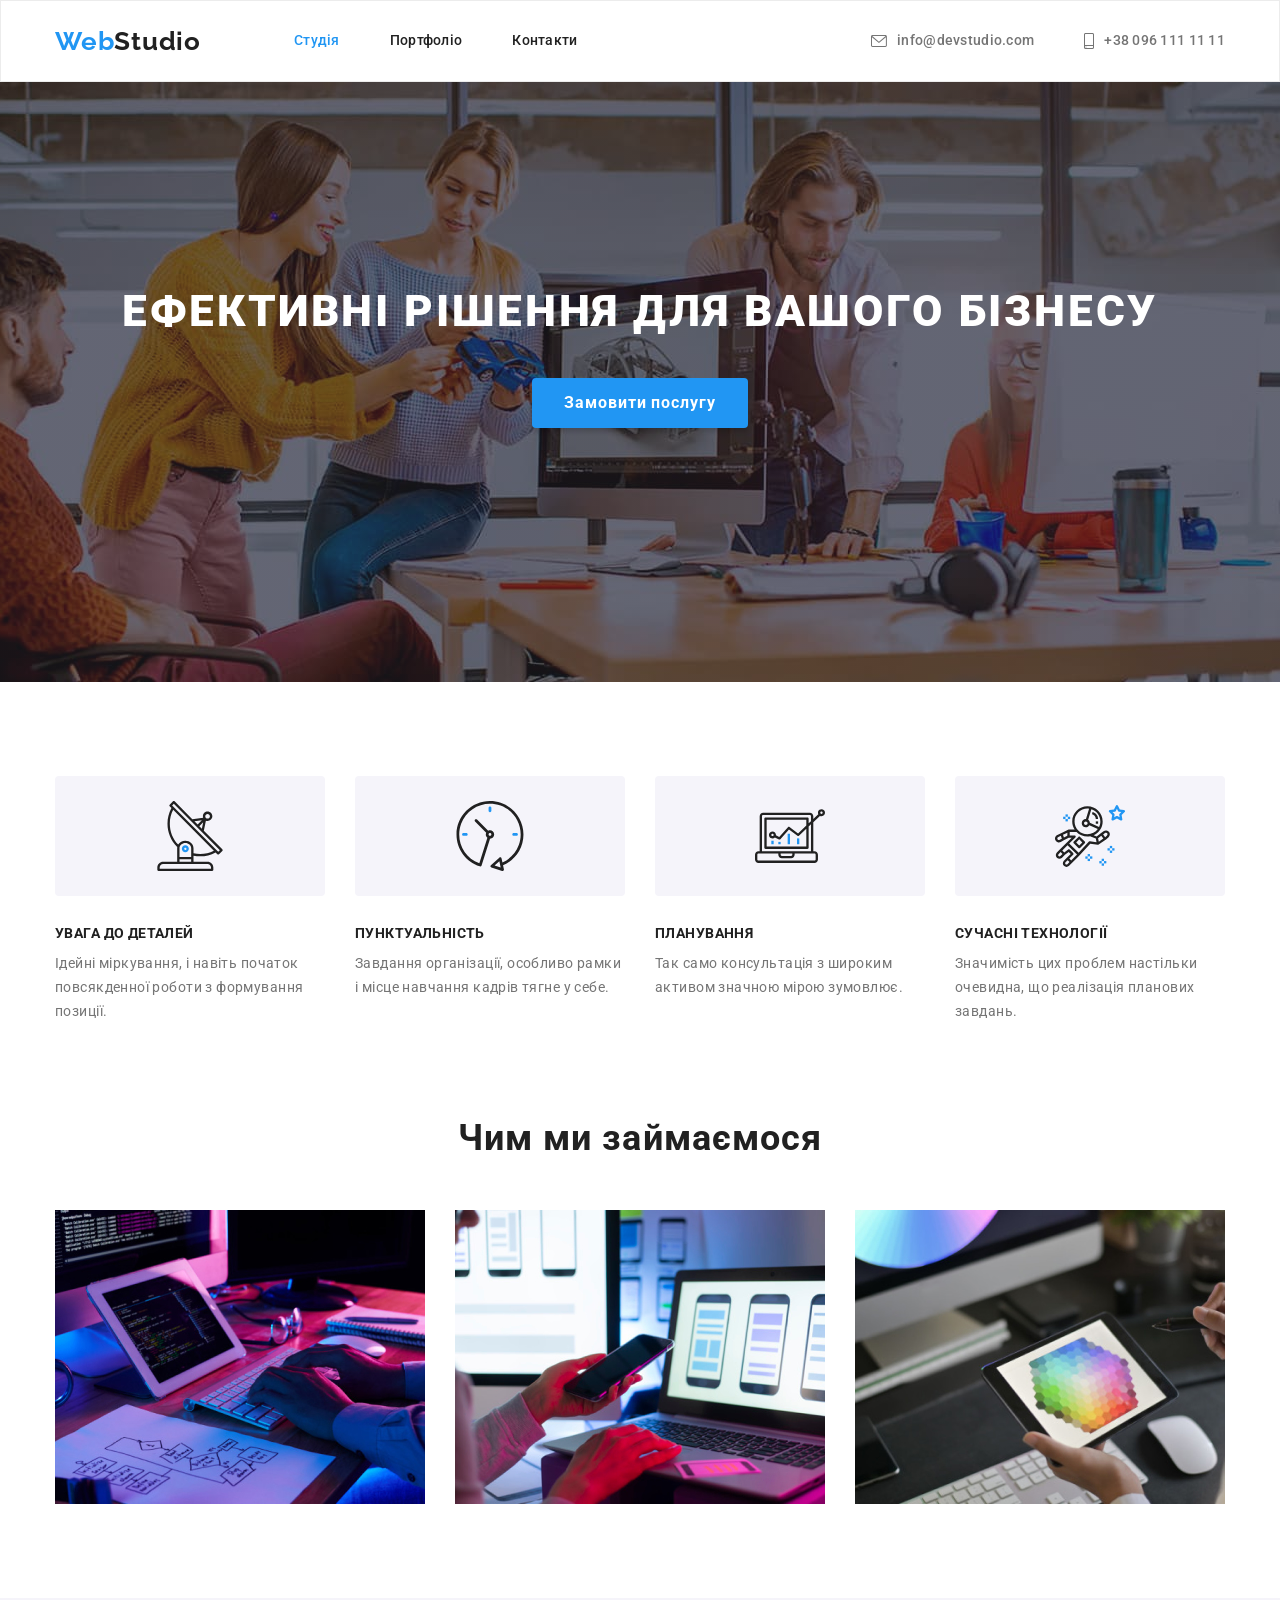
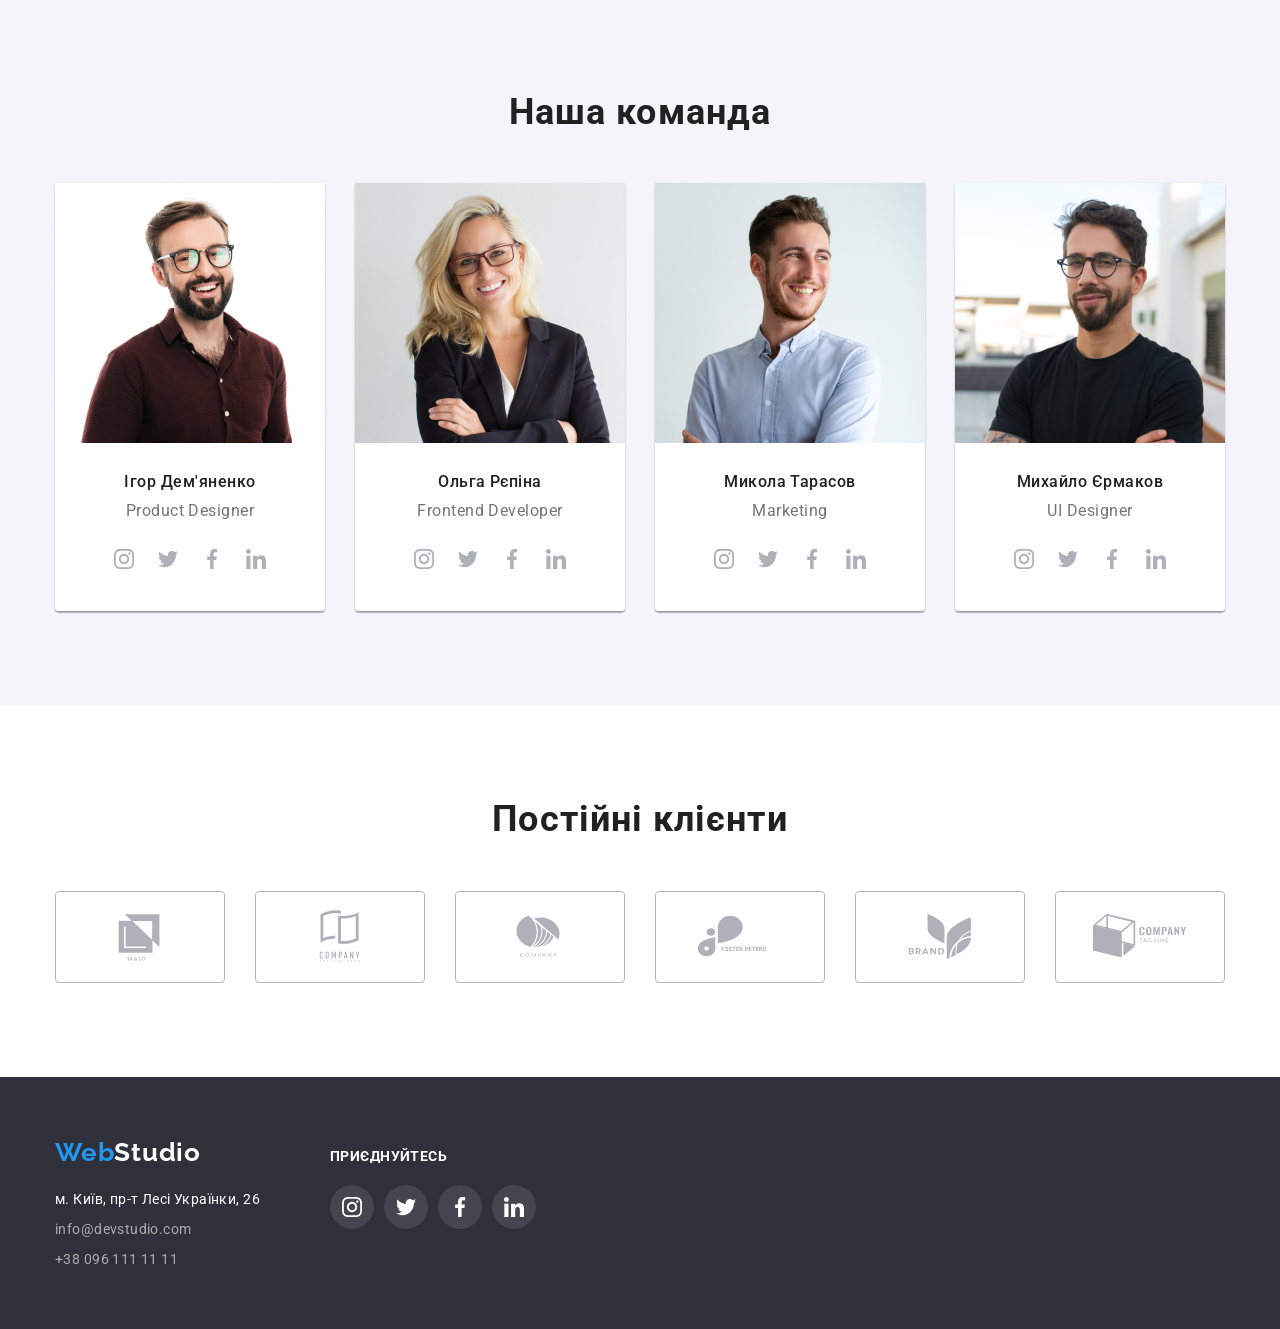
==== index.html @ 354a682f "go" ====
<!DOCTYPE html>
<html lang="uk">
  <head>
    <meta charset="UTF-8" />
    <meta http-equiv="X-UA-Compatible" content="IE=edge" />
    <meta name="viewport" content="width=device-width, initial-scale=1.0" />
    <link
      rel="stylesheet"
      href="https://cdnjs.cloudflare.com/ajax/libs/modern-normalize/1.0.0/modern-normalize.min.css"
    />
    <link rel="preconnect" href="https://fonts.googleapis.com" />
    <link rel="preconnect" href="https://fonts.gstatic.com" crossorigin />
    <link
      href="https://fonts.googleapis.com/css2?family=Raleway:wght@700&family=Roboto:wght@400;500;700;900&display=swap"
      rel="stylesheet"
    />
    <link rel="stylesheet" href="./css/styles.css" />
    <title>Студія WebStudio</title>
  </head>

  <body>
    <header class="page-header">
      <div class="conteiner main-nav">
        <nav class="logo-nav">
          <a href="./index.html" lang="en" class="logo"
            ><span class="logo-first-words">Web</span>Studio</a
          >

          <ul class="site-nav list">
            <li class="item first"><a href="./index.html" class="link current">Студія</a></li>
            <li class="item"><a href="./portfolio.html" class="link">Портфоліо</a></li>
            <li class="item"><a href="" class="link">Контакти</a></li>
          </ul>
        </nav>

        <ul class="auth-nav list">
          <li class="item">
            <a href="mailto:info@devstudio.com" class="link envelope">
              <svg class="mail-icon" height="12" width="16">
                <use href="./images/symbol-defs.svg#icon-envelope"></use>
              </svg>
              info@devstudio.com</a
            >
          </li>
          <li class="item">
            <a href="tel:+380961111111" class="link smartphone">
              <svg class="smartphone-icon" height="16" width="10">
                <use href="./images/symbol-defs.svg#icon-smartphone"></use>
              </svg>
              +38 096 111 11 11</a
            >
          </li>
        </ul>
      </div>
    </header>

    <main>
      <section class="hero">
        <div class="section hero">
          <h1 class="hero-title">Ефективні рішення для вашого бізнесу</h1>
          <button type="button" class="button">Замовити послугу</button>
        </div>
      </section>

      <section class="section">
        <div class="conteiner">
          <h2 class="section-title-hidden">Особливості</h2>
          <ul class="features list">
            <li class="item">
              <div class="icon-features-conteiner">
                <svg class="feautures-icon" height="70" width="70">
                  <use href="./images/symbol-defs.svg#icon-antenna"></use>
                </svg>
              </div>
              <h3 class="title">Увага до деталей</h3>
              <p class="features prg">
                Ідейні міркування, і навіть початок повсякденної роботи з формування позиції.
              </p>
            </li>

            <li class="item">
              <div class="icon-features-conteiner">
                <svg class="feautures-icon" height="70" width="70">
                  <use href="./images/symbol-defs.svg#icon-clock"></use>
                </svg>
              </div>
              <h3 class="title">Пунктуальність</h3>
              <p class="features prg">
                Завдання організації, особливо рамки і місце навчання кадрів тягне у себе.
              </p>
            </li>

            <li class="item">
              <div class="icon-features-conteiner">
                <svg class="feautures-icon" height="70" width="70">
                  <use href="./images/symbol-defs.svg#icon-diagram"></use>
                </svg>
              </div>
              <h3 class="title">Планування</h3>
              <p class="features prg">
                Так само консультація з широким активом значною мірою зумовлює.
              </p>
            </li>

            <li class="item">
              <div class="icon-features-conteiner">
                <svg class="feautures-icon" height="70" width="70">
                  <use href="./images/symbol-defs.svg#icon-astronaut"></use>
                </svg>
              </div>
              <h3 class="title">Сучасні технології</h3>
              <p class="features prg">
                Значимість цих проблем настільки очевидна, що реалізація планових завдань.
              </p>
            </li>
          </ul>
        </div>
      </section>

      <section class="section no-padding">
        <div class="conteiner">
          <h2 class="section-title examples">Чим ми займаємося</h2>
          <ul class="examples list">
            <li class="item">
              <img
                src="./images/what1.jpg"
                alt="клавіатура на столі"
                width="370"
                height="294"
                class="img-examples"
              />
            </li>
            <li class="item">
              <img
                src="./images/what2.jpg"
                alt="дівчина за ноутбуком"
                width="370"
                height="294"
                class="img-examples"
              />
            </li>
            <li class="item">
              <img
                src="./images/what3.jpg"
                alt="малюнок на планшеті"
                width="370"
                height="294"
                class="img-examples"
              />
            </li>
          </ul>
        </div>
      </section>

      <section class="section team">
        <div class="conteiner">
          <h2 class="section-title team">Наша команда</h2>
          <ul class="team list">
            <li class="item">
              <img
                src="./images/igor.jpg"
                alt="чоловік Ігор"
                width="270"
                height="260"
                class="img-team"
              />
              <div class="team-bgr">
                <h3 class="team-title title">Ігор Дем'яненко</h3>
                <p class="team prg" lang="en">Product Designer</p>
                <ul class="social-team-container list">
                  <li>
                    <a href="#" class="social-team link">
                      <svg class="social-team-icon" height="20" width="20">
                        <use href="./images/symbol-defs.svg#icon-instagram"></use>
                      </svg>
                    </a>
                  </li>
                  <li>
                    <a href="#" class="social-team link">
                      <svg class="social-team-icon" height="20" width="20">
                        <use href="./images/symbol-defs.svg#icon-twitter"></use>
                      </svg>
                    </a>
                  </li>
                  <li>
                    <a href="#" class="social-team link">
                      <svg class="social-team-icon" height="20" width="20">
                        <use href="./images/symbol-defs.svg#icon-facebook"></use>
                      </svg>
                    </a>
                  </li>
                  <li>
                    <a href="#" class="social-team link">
                      <svg class="social-team-icon" height="20" width="20">
                        <use href="./images/symbol-defs.svg#icon-linkedin"></use>
                      </svg>
                    </a>
                  </li>
                </ul>
              </div>
            </li>

            <li class="item">
              <img
                src="./images/olga.jpg"
                alt="жінка Ольга"
                width="270"
                height="260"
                class="img-team"
              />
              <div class="team-bgr">
                <h3 class="team-title title">Ольга Рєпіна</h3>
                <p class="team prg" lang="en">Frontend Developer</p>
                <ul class="social-team-container list">
                  <li>
                    <a href="#" class="social-team link">
                      <svg class="social-team-icon" height="20" width="20">
                        <use href="./images/symbol-defs.svg#icon-instagram"></use>
                      </svg>
                    </a>
                  </li>
                  <li>
                    <a href="#" class="social-team link">
                      <svg class="social-team-icon" height="20" width="20">
                        <use href="./images/symbol-defs.svg#icon-twitter"></use>
                      </svg>
                    </a>
                  </li>
                  <li>
                    <a href="#" class="social-team link">
                      <svg class="social-team-icon" height="20" width="20">
                        <use href="./images/symbol-defs.svg#icon-facebook"></use>
                      </svg>
                    </a>
                  </li>
                  <li>
                    <a href="#" class="social-team link">
                      <svg class="social-team-icon" height="20" width="20">
                        <use href="./images/symbol-defs.svg#icon-linkedin"></use>
                      </svg>
                    </a>
                  </li>
                </ul>
              </div>
            </li>

            <li class="item">
              <img
                src="./images/mykola.jpg"
                alt="чоловік Микола"
                width="270"
                height="260"
                class="img-team"
              />
              <div class="team-bgr">
                <h3 class="team-title title">Микола Тарасов</h3>
                <p class="team prg" lang="en">Marketing</p>
                <ul class="social-team-container list">
                  <li>
                    <a href="#" class="social-team link">
                      <svg class="social-team-icon" height="20" width="20">
                        <use href="./images/symbol-defs.svg#icon-instagram"></use>
                      </svg>
                    </a>
                  </li>
                  <li>
                    <a href="#" class="social-team link">
                      <svg class="social-team-icon" height="20" width="20">
                        <use href="./images/symbol-defs.svg#icon-twitter"></use>
                      </svg>
                    </a>
                  </li>
                  <li>
                    <a href="#" class="social-team link">
                      <svg class="social-team-icon" height="20" width="20">
                        <use href="./images/symbol-defs.svg#icon-facebook"></use>
                      </svg>
                    </a>
                  </li>
                  <li>
                    <a href="#" class="social-team link">
                      <svg class="social-team-icon" height="20" width="20">
                        <use href="./images/symbol-defs.svg#icon-linkedin"></use>
                      </svg>
                    </a>
                  </li>
                </ul>
              </div>
            </li>

            <li class="item">
              <img
                src="./images/myhail.jpg"
                alt="чоловік Михайло"
                width="270"
                height="260"
                class="img-team"
              />
              <div class="team-bgr">
                <h3 class="team-title title">Михайло Єрмаков</h3>
                <p class="team prg" lang="en">UI Designer</p>
                <ul class="social-team-container list">
                  <li>
                    <a href="#" class="social-team link">
                      <svg class="social-team-icon" height="20" width="20">
                        <use href="./images/symbol-defs.svg#icon-instagram"></use>
                      </svg>
                    </a>
                  </li>
                  <li>
                    <a href="#" class="social-team link">
                      <svg class="social-team-icon" height="20" width="20">
                        <use href="./images/symbol-defs.svg#icon-twitter"></use>
                      </svg>
                    </a>
                  </li>
                  <li>
                    <a href="#" class="social-team link">
                      <svg class="social-team-icon" height="20" width="20">
                        <use href="./images/symbol-defs.svg#icon-facebook"></use>
                      </svg>
                    </a>
                  </li>
                  <li>
                    <a href="#" class="social-team link">
                      <svg class="social-team-icon" height="20" width="20">
                        <use href="./images/symbol-defs.svg#icon-linkedin"></use>
                      </svg>
                    </a>
                  </li>
                </ul>
              </div>
            </li>
          </ul>
        </div>
      </section>

      <section class="section company">
        <div class="conteiner">
          <h2 class="company title">Постійні клієнти</h2>
          <ul class="company list">
            <li class="company-item">
              <a href="" class="company-link link">
                <svg class="logo-company-icon" height="60" width="106">
                  <use href="./images/symbol-defs.svg#icon-logo-one"></use>
                </svg>
              </a>
            </li>
            <li class="company-item">
              <a href="" class="company-link link">
                <svg class="logo-company-icon" height="60" width="106">
                  <use href="./images/symbol-defs.svg#icon-logo-two"></use>
                </svg>
              </a>
            </li>
            <li class="company-item">
              <a href="" class="company-link link">
                <svg class="logo-company-icon" height="60" width="106">
                  <use href="./images/symbol-defs.svg#icon-logo-three"></use>
                </svg>
              </a>
            </li>
            <li class="company-item">
              <a href="" class="company-link link">
                <svg class="logo-company-icon" height="60" width="106">
                  <use href="./images/symbol-defs.svg#icon-logo-fore"></use>
                </svg>
              </a>
            </li>
            <li class="company-item">
              <a href="" class="company-link link">
                <svg class="logo-company-icon" height="60" width="106">
                  <use href="./images/symbol-defs.svg#icon-logo-five"></use>
                </svg>
              </a>
            </li>
            <li class="company-item">
              <a href="" class="company-link link">
                <svg class="logo-company-icon" height="60" width="106">
                  <use href="./images/symbol-defs.svg#icon-logo-six"></use>
                </svg>
              </a>
            </li>
          </ul>
        </div>
      </section>
    </main>

    <footer class="page-footer">
      <div class="conteiner footer">
        <div class="box-footer-one">
          <div class="box-footer-logo">
            <a href="./index.html" lang="en" class="logo-footer"
              ><span class="logo-first-words">Web</span>Studio</a
            >
          </div>

          <address class="footer-address">
            <ul class="footer-address list">
              <li class="item-footer">
                <a
                  class="link-place"
                  href="https://goo.gl/maps/CPtrU1FHBa2aNyZL9"
                  target="_blank"
                  rel="noopener noreferrer nofollow"
                  >м. Київ, пр-т Лесі Українки, 26</a
                >
              </li>
              <li class="item-footer">
                <a href="mailto:info@devstudio.com" class="link footer">info@devstudio.com</a>
              </li>
              <li class="item-footer">
                <a href="tel:+380961111111" class="link footer">+38 096 111 11 11</a>
              </li>
            </ul>
          </address>
        </div>

        <div class="box social-media">
          <p class="social-media prg">Приєднуйтесь</p>

          <ul class="social-footer-container list">
            <li class="item">
              <a href="#" class="social-footer link">
                <svg class="social-footer-icon" height="20" width="20">
                  <use href="./images/symbol-defs.svg#icon-instagram"></use>
                </svg>
              </a>
            </li>
            <li class="item">
              <a href="#" class="social-footer link">
                <svg class="social-footer-icon" height="20" width="20">
                  <use href="./images/symbol-defs.svg#icon-twitter"></use>
                </svg>
              </a>
            </li>
            <li class="item">
              <a href="#" class="social-footer link">
                <svg class="social-footer-icon" height="20" width="20">
                  <use href="./images/symbol-defs.svg#icon-facebook"></use>
                </svg>
              </a>
            </li>
            <li class="item">
              <a href="#" class="social-footer link">
                <svg class="social-footer-icon" height="20" width="20">
                  <use href="./images/symbol-defs.svg#icon-linkedin"></use>
                </svg>
              </a>
            </li>
          </ul>
        </div>
      </div>
    </footer>
  </body>
</html>
---- css/styles.css ----
:root {
  --black: #212121;
  --p-color: #757575;
  --main-white: #ffffff;
  --blue: #2196f3;
  --color-a-ftr: rgba(255, 255, 255, 0.6);
  --bg-batton: #f5f4fa;
  --color-ftr: #2f303a;
  --main-bg: #f5f5f5;
  --not-main-bg: #f5f4fa;
  --active-btn: #188ce8;
  --border-header: #ececec;
  --border-technology-list: #eeeeee;
  --bg-icon-footer: rgba(255, 255, 255, 0.1);
  --icon-color: #afb1b8;
}

body {
  background-color: var(--main-white);
  color: var(--black);

  font-family: Roboto, sans-serif;
}

/* ALL POSItION */

.conteiner {
  margin-left: auto;
  margin-right: auto;
  width: 1200px;
  /* outline: 2px solid tomato; */
  padding-left: 15px;
  padding-right: 15px;
}

/* main nav */

.logo-nav {
  display: flex;
  align-items: center;
}

.main-nav {
  display: flex;
  align-items: center;
}

/* all */

.section {
  padding-top: 94px;
  padding-bottom: 94px;
  text-align: center;
}

.section.no-padding {
  padding-top: 0;
  padding-bottom: 94px;
}

.section-title {
  color: var(--black);
  margin-top: 0;
  margin-bottom: 50px;
}

.title {
  margin-top: 0;
  margin-bottom: 10px;
}

.prg {
  color: var(--p-color);
  margin-top: 0;
  margin-bottom: 0;
}

.link {
  text-decoration: none;
}

.list {
  list-style: none;
  padding: 0;
  margin: 0;
}

.section-title-hidden {
  position: absolute;
  width: 1px;
  height: 1px;
  margin: -1px;
  border: 0;
  padding: 0;
  clip: rect(0 0 0 0);
  overflow: hidden;
}

/* header */

.page-header {
  background-color: var(--main-white);
  letter-spacing: 0.02em;
  font-weight: 500;
  font-size: 14px;
  line-height: 1.14;
  border: 1px solid var(--border-header);
}

.logo {
  color: var(--black);
  font-family: Raleway, sans-serif;
  letter-spacing: 0.03em;
  font-weight: 700;
  font-size: 26px;
  line-height: 1.19;
  text-decoration: none;
}

.logo-footer {
  color: var(--main-white);
  font-family: Raleway, sans-serif;
  letter-spacing: 0.03em;
  font-weight: 700;
  font-size: 26px;
  line-height: 1.19;
  text-decoration: none;
}

.logo-first-words {
  color: var(--blue);
}

.site-nav .link {
  display: block;
  color: var(--black);
  padding-top: 32px;
  padding-bottom: 32px;
}

.auth-nav .link {
  display: block;
  color: var(--p-color);
  padding-top: 32px;
  padding-bottom: 32px;
}

.link.envelope {
  display: flex;
  align-items: center;
}

.mail-icon {
  margin-right: 10px;
  fill: currentColor;
}

.link.smartphone {
  display: flex;
  align-items: center;
}

.smartphone-icon {
  margin-right: 10px;
  fill: currentColor;
}

.auth-nav .link:hover,
.auth-nav .link:focus,
.site-nav .link:hover,
.site-nav .link:focus,
.site-nav .link.current {
  color: var(--blue);
}

.site-nav {
  display: flex;
}

.auth-nav {
  display: flex;
  margin-left: auto;
}

.site-nav .item + .item {
  margin-left: 50px;
}

.site-nav .item:first-child {
  margin-left: 93px;
}

.auth-nav .item + .item {
  margin-left: 50px;
}

/* HERO */

.hero {
  background-color: var(--color-ftr);

  text-align: center;

  max-width: 1600px;
  height: 600px;
  margin-left: auto;
  margin-right: auto;
  background-image: linear-gradient(to right, rgba(47, 48, 58, 0.4), rgba(47, 48, 58, 0.4)),
    url(../images/hero-img.jpg);
  background-repeat: no-repeat;
  background-position: center;
  background-size: cover;
}

.section.hero {
  padding-top: 200px;
  padding-bottom: 200px;
}

.hero-title {
  margin-top: 0;
  margin-bottom: 30;
  color: white;
  letter-spacing: 0.06em;
  font-weight: 900;
  font-size: 44px;
  line-height: 1.36;
  text-transform: uppercase;
}

/* button */

.button {
  background-color: var(--blue);
  color: var(--main-white);
  cursor: pointer;
  border: inherit;
  letter-spacing: 0.06em;
  font-weight: 700;
  font-size: 16px;
  line-height: 1.87;
  border-radius: 4px;
  padding: 10px 32px;
  box-shadow: 0px 4px 4px rgba(0, 0, 0, 0.15);
}

.button:hover,
.button:focus {
  background-color: var(--active-btn);
  color: var(--main-white);
}

.button.second {
  color: var(--black);
  background-color: var(--bg-batton);
  font-weight: 500;
  font-size: 16px;
  line-height: 1.62;
  font-family: inherit;
  border: 1px inherit;
  border-radius: 4px;
  padding: 6px 22px;
  box-shadow: none;
}

.button.second:hover,
.button.second:focus {
  background-color: var(--blue);
  color: var(--main-white);
  box-shadow: 0px 3px 1px rgba(0, 0, 0, 0.1), 0px 1px 2px rgba(0, 0, 0, 0.08),
    0px 2px 2px rgba(0, 0, 0, 0.12);
}

/* features */

.features.list {
  display: flex;
  text-align: left;
}

.features.list .item {
  width: 270px;
}

.features.list .item + .item {
  margin-left: 30px;
}

.features {
  list-style: none;
}

.features .title {
  color: var(--black);
  font-weight: 700;
  font-size: 14px;
  line-height: 1.14;
  letter-spacing: 0.03em;
  text-transform: uppercase;
}

.features.prg {
  color: var(--p-color);
  font-size: 14px;
  line-height: 1.71;
  letter-spacing: 0.03em;
}

.features.list .item {
  display: block;
}

.icon-features-conteiner {
  display: flex;
  justify-content: center;
  align-items: center;
  height: 120px;
  width: 270px;
  background: var(--bg-batton);
  border-radius: 4px;
  margin-bottom: 30px;
  padding: 0;
}

/* .features.list .item {
  display: block;
  height: 120px;
  margin-bottom: 30px;
  border-radius: 4px;

  background-repeat: no-repeat;
  background-position: center;
  background-color: var(--bg-batton);
} */

/* .features.list .item:nth-of-type(1)::before {
  background-image: url(../images/antenna.svg);
}

.features.list .item:nth-of-type(2)::before {
  background-image: url(../images/clock.svg);
}

.features.list .item:nth-of-type(3)::before {
  background-image: url(../images/diagram.svg);
}

.features.list .item:nth-of-type(4)::before {
  background-image: url(../images/astronaut.svg);
} */

/* examples */

.examples.list {
  display: flex;
}

.examples.list .item + .item {
  margin-left: 30px;
}

.img-examples {
  display: block;
}

.section-title.examples,
.section-title.team {
  font-weight: 700;
  font-size: 36px;
  line-height: 1.16;
  letter-spacing: 0.03em;

  text-align: center;
}

/* team */

.section.team {
  background-color: var(--bg-batton);
}

.team.list {
  display: flex;
}

.team.list .item + .item {
  margin-left: 30px;
}

.team.list .item {
  box-shadow: 0px 1px 3px rgba(0, 0, 0, 0.12), 0px 1px 1px rgba(0, 0, 0, 0.14),
    0px 2px 1px rgba(0, 0, 0, 0.2);
  border-radius: 0px 0px 4px 4px;
}

.img-team {
  display: block;
}

.team-title {
  font-weight: 500;
  font-size: 16px;
  line-height: 1.18;
  letter-spacing: 0.03em;
  margin-bottom: 10px;
}

.team.prg {
  font-size: 16px;
  line-height: 1.18;
  letter-spacing: 0.03em;
  margin-bottom: 16px;
}

.team-bgr {
  background-color: var(--main-white);
  border-radius: 0px 0px 4px 4px;
  padding: 30px;
}

.social-team-container {
  display: flex;
  padding: 0;
  margin: 0;
  justify-content: center;
  align-items: center;
}

.social-team-container .social-team + .social-team {
  margin-left: 10px;
}

.social-team.link {
  display: inline-flex;
  height: 44px;
  width: 44px;
  align-items: center;
  padding: 0;
  color: var(--icon-color);
}

.social-team.link:hover,
.social-team.link:focus {
  background-color: var(--blue);
  border-radius: 50%;
  color: var(--main-white);
}

.social-team-icon {
  height: 20px;
  margin-left: auto;
  margin-right: auto;
  align-items: center;
  fill: currentColor;
}

/* 
.social-team-icon:hover,
.social-team-icon:focus {
  fill: var(--main-white);
} */

/* COMPANY */

.company.title {
  font-weight: 700;
  font-size: 36px;
  line-height: 1.16;
  letter-spacing: 0.03em;
  margin-bottom: 50px;
}

.company.list {
  display: flex;
  justify-content: center;
  gap: 30px;
}

.company-item {
  display: flex;
  width: 170px;
  height: 92px;
}

.company-link {
  display: flex;
  justify-content: center;
  align-items: center;
  width: 100%;
  height: 100%;
  border: 1px solid var(--icon-color);
  border-radius: 4px;
  color: var(--icon-color);
}

.company-link:hover,
.company-link:focus {
  color: var(--blue);
  border-color: var(--blue);
}

.logo-company-icon {
  fill: currentColor;
}

/* footer */

.page-footer {
  background-color: var(--color-ftr);
  padding-top: 60px;
  padding-bottom: 60px;
}

.conteiner.footer {
  display: flex;
  align-items: baseline;
}

.box-footer-one {
  display: block;
}

.box.social-media {
  display: block;
  margin-left: 70px;
}

.box-footer-logo {
  margin-bottom: 20px;
}

.footer-address {
  font-size: 14px;
  line-height: 1.71;
  font-style: normal;
  text-decoration: none;
}

.item-footer {
  display: block;
  height: 21px;
}

.item-footer + .item-footer {
  margin-top: 9px;
}

.link-place {
  color: var(--main-white);
  letter-spacing: 0.03em;

  text-decoration: none;
}

.link.footer {
  color: var(--color-a-ftr);
  letter-spacing: 0.03em;
}

.link-place:hover,
.link-place:focus,
.link.footer:hover,
.link.footer:focus {
  color: var(--blue);
}

.social-media.prg {
  color: var(--main-white);
  font-weight: 700;
  font-size: 14px;
  line-height: 1.14;
  letter-spacing: 0.03em;
  text-transform: uppercase;

  margin-bottom: 20px;
}

.social-footer-container {
  display: flex;
  gap: 10px;
}

.social-footer.link {
  display: flex;
  justify-content: center;
  align-items: center;
  gap: 10px;
  height: 44px;
  width: 44px;
  border-radius: 50%;
  background-color: var(--bg-icon-footer);
}

.social-footer.link:hover,
.social-footer.link:focus {
  background-color: var(--blue);
}

.social-footer-icon {
  fill: var(--main-white);
}

/*.social-media.list {
  display: flex;
}

.social-media.list .item {
  display: block;
  height: 44px;
  width: 44px;

  background-repeat: no-repeat;
  background-position: center;
  border-radius: 50%;
  background-color: var(--bg-icon-footer);
}

.social-media.list .item:hover {
  background-color: var(--blue);
}

.social-media.list .item + .item {
  margin-left: 10px;
}

.instagram {
  background-image: url(../images/instagram.svg);
}

.twitter {
  background-image: url(../images/twitter.svg);
}

.facebook {
  background-image: url(../images/facebook.svg);
}

.linkindin {
  background-image: url(../images/linkedin.svg);
} */

/* Page list */

.conteiner.page-list {
  padding-bottom: 50px;
}

.page.list {
  display: flex;
  justify-content: center;
  margin-bottom: 50px;
}

.page.list .item + .item {
  margin-left: 8px;
}

/* tehnology */

.technology.list {
  display: flex;
  flex-wrap: wrap;
  text-align: left;
}

.technology-box {
  margin-bottom: 30px;
  width: 370px;
  margin-right: 30px;
}

.technology-box:nth-child(3n) {
  margin-right: 0;
}

.technology-box:nth-last-child(-n + 3) {
  margin-bottom: 0;
}

.link.technology {
  display: block;
  text-decoration: none;
}

.link.technology:hover,
.link.technology:focus {
  box-shadow: 0px 1px 1px rgba(0, 0, 0, 0.12), 0px 4px 4px rgba(0, 0, 0, 0.06),
    1px 4px 6px rgba(0, 0, 0, 0.16);
}

.link.technology .img-technology {
  display: block;
}

.section-title.technology {
  font-weight: 700;
  font-size: 18px;
  line-height: 2;
  letter-spacing: 0.06em;
  padding-top: 20px;
  padding-bottom: 4px;
  margin: 0;
}

.technology.prg {
  font-weight: 400;
  font-size: 16px;
  line-height: 1.88;
  padding-bottom: 20px;
}

.technology-description {
  border: 1px solid #eeeeee;
  border-top: hidden;
  padding-left: 24px;
  padding-right: 24px;
}
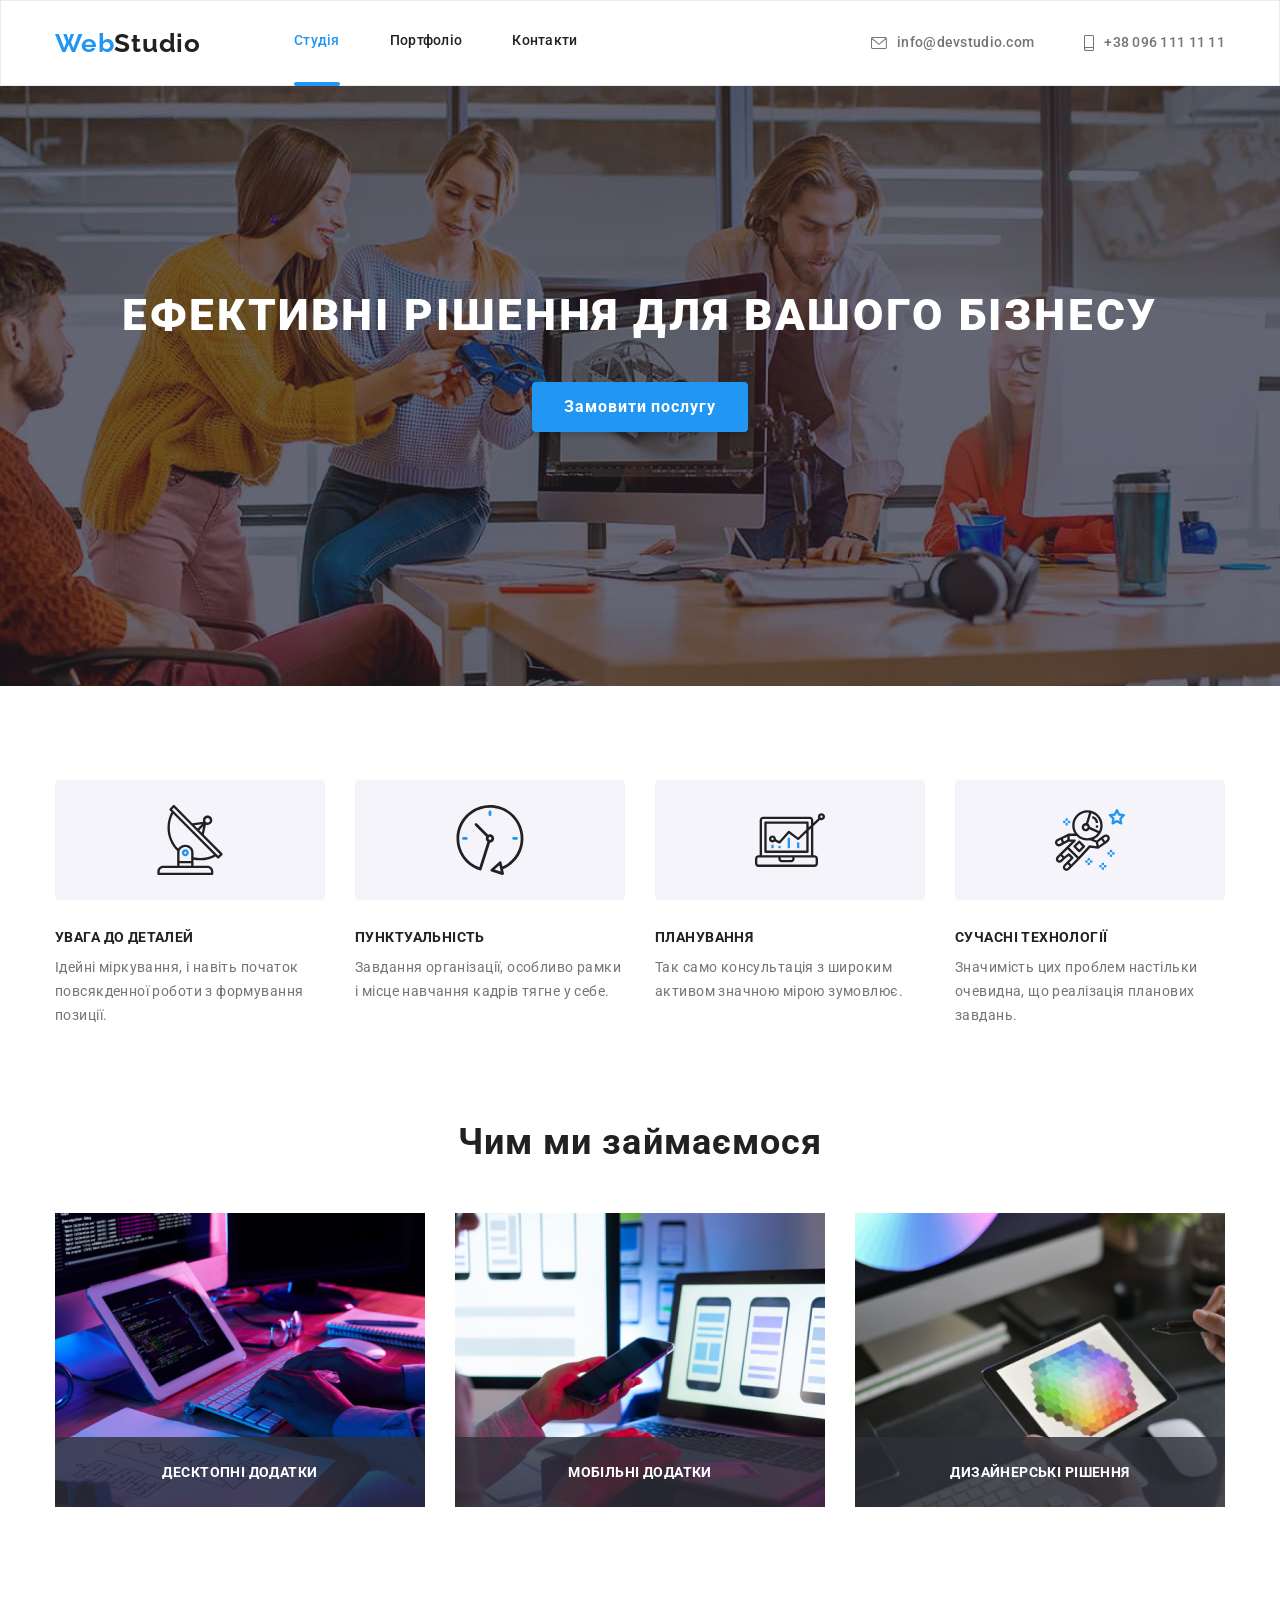
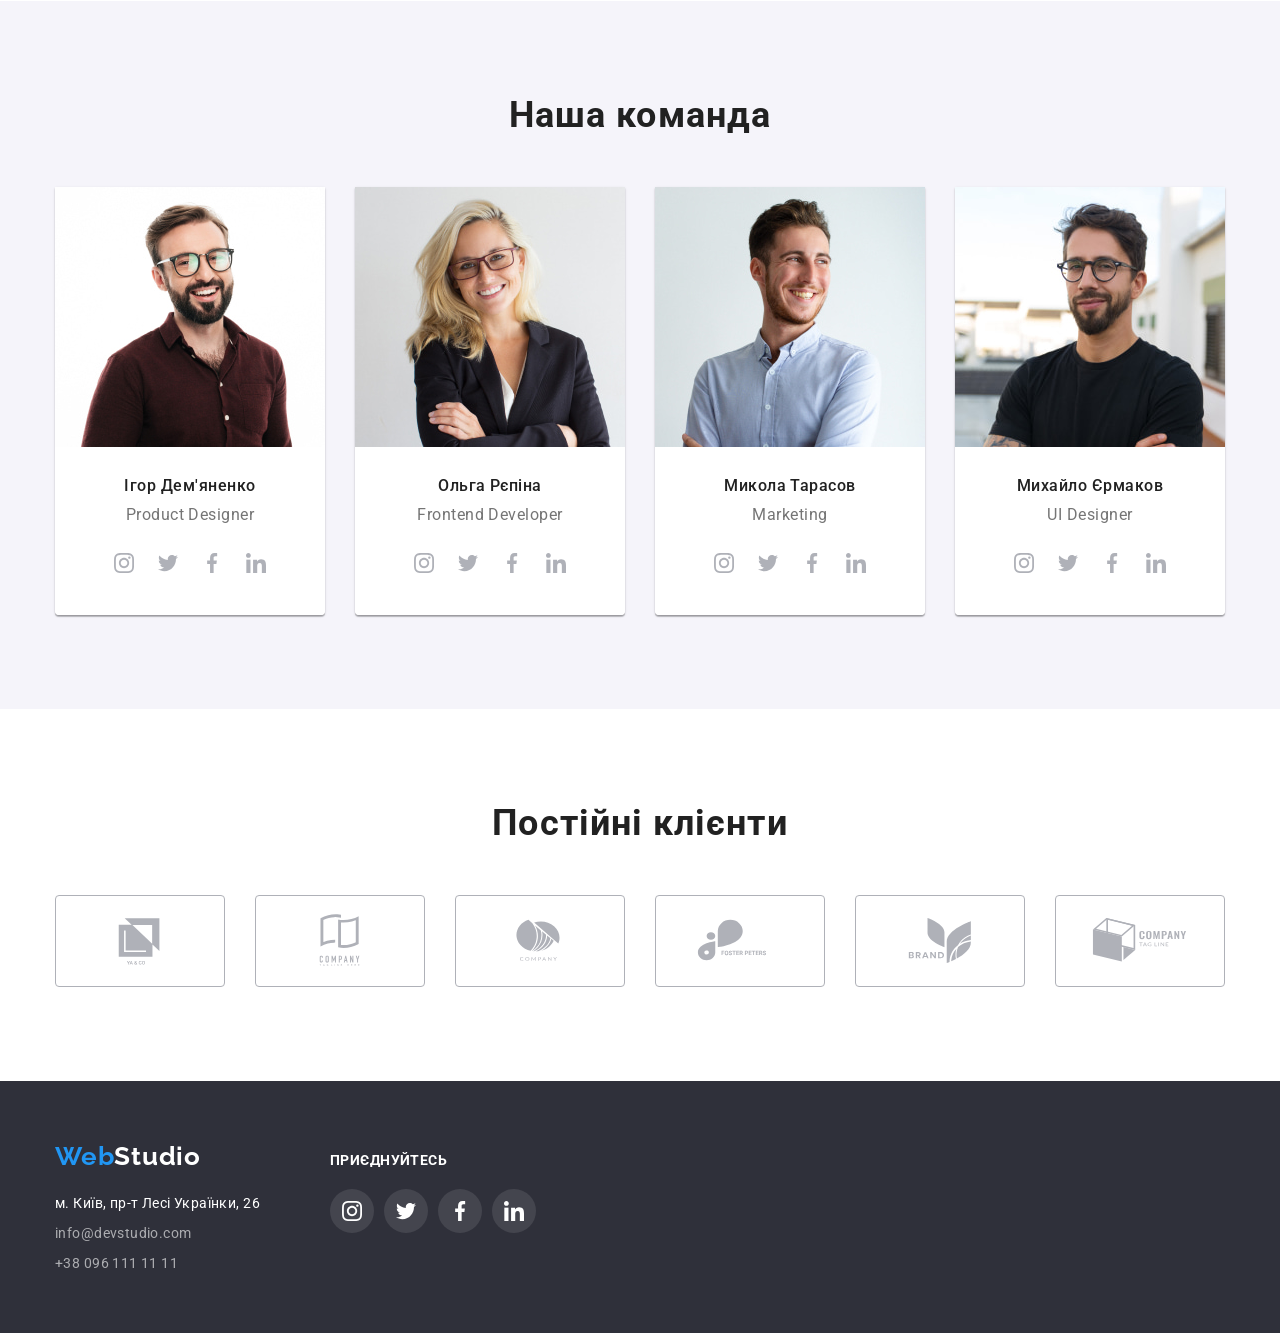
==== commit 3b83d099: "added animation" ====
--- a/index.html
+++ b/index.html
@@ -121,7 +121,7 @@
         <div class="conteiner">
           <h2 class="section-title examples">Чим ми займаємося</h2>
           <ul class="examples list">
-            <li class="item">
+            <li class="examples-item item">
               <img
                 src="./images/what1.jpg"
                 alt="клавіатура на столі"
@@ -129,8 +129,9 @@
                 height="294"
                 class="img-examples"
               />
-            </li>
-            <li class="item">
+              <p class="examples-overplay prg">Десктопні додатки</p>
+            </li>
+            <li class="examples-item item">
               <img
                 src="./images/what2.jpg"
                 alt="дівчина за ноутбуком"
@@ -138,8 +139,9 @@
                 height="294"
                 class="img-examples"
               />
-            </li>
-            <li class="item">
+              <p class="examples-overplay prg">Мобільні додатки</p>
+            </li>
+            <li class="examples-item item">
               <img
                 src="./images/what3.jpg"
                 alt="малюнок на планшеті"
@@ -147,6 +149,7 @@
                 height="294"
                 class="img-examples"
               />
+              <p class="examples-overplay prg">Дизайнерські рішення</p>
             </li>
           </ul>
         </div>
--- a/css/styles.css
+++ b/css/styles.css
@@ -13,6 +13,7 @@
   --border-technology-list: #eeeeee;
   --bg-icon-footer: rgba(255, 255, 255, 0.1);
   --icon-color: #afb1b8;
+  --overplay-technology: rgba(33, 150, 243, 0.9);
 }
 
 body {
@@ -136,6 +137,10 @@
   color: var(--black);
   padding-top: 32px;
   padding-bottom: 32px;
+
+  transition-property: color;
+  transition-duration: 250ms;
+  transition-timing-function: cubic-bezier(0.4, 0, 0.2, 1);
 }
 
 .auth-nav .link {
@@ -143,6 +148,10 @@
   color: var(--p-color);
   padding-top: 32px;
   padding-bottom: 32px;
+
+  transition-property: color;
+  transition-duration: 250ms;
+  transition-timing-function: cubic-bezier(0.4, 0, 0.2, 1);
 }
 
 .link.envelope {
@@ -171,6 +180,17 @@
 .site-nav .link:focus,
 .site-nav .link.current {
   color: var(--blue);
+}
+
+.link.current::after {
+  display: block;
+  position: relative;
+  top: 33px;
+  content: '';
+  height: 4px;
+  width: 100%;
+  background-color: #2196f3;
+  border-radius: 2px;
 }
 
 .site-nav {
@@ -242,12 +262,15 @@
   border-radius: 4px;
   padding: 10px 32px;
   box-shadow: 0px 4px 4px rgba(0, 0, 0, 0.15);
+
+  transition-property: background-color;
+  transition-duration: 250ms;
+  transition-timing-function: cubic-bezier(0.4, 0, 0.2, 1);
 }
 
 .button:hover,
 .button:focus {
   background-color: var(--active-btn);
-  color: var(--main-white);
 }
 
 .button.second {
@@ -261,6 +284,10 @@
   border-radius: 4px;
   padding: 6px 22px;
   box-shadow: none;
+
+  transition-property: background-color, color, box-shadow;
+  transition-duration: 250ms;
+  transition-timing-function: cubic-bezier(0.4, 0, 0.2, 1);
 }
 
 .button.second:hover,
@@ -373,6 +400,27 @@
   text-align: center;
 }
 
+.examples-item {
+  position: relative;
+}
+
+.examples-overplay {
+  font-weight: 700;
+  font-size: 14px;
+  line-height: calc(16 / 14);
+  letter-spacing: 0.03em;
+  text-align: center;
+  text-transform: uppercase;
+  color: var(--main-white);
+  background-color: rgba(47, 48, 58, 0.8);
+  padding-top: 27px;
+  padding-bottom: 27px;
+
+  position: absolute;
+  bottom: 0;
+  width: 100%;
+}
+
 /* team */
 
 .section.team {
@@ -437,12 +485,17 @@
   align-items: center;
   padding: 0;
   color: var(--icon-color);
+  border-radius: 50%;
+
+  transition-property: background-color, color;
+  transition-duration: 250ms;
+  transition-timing-function: cubic-bezier(0.4, 0, 0.2, 1);
 }
 
 .social-team.link:hover,
 .social-team.link:focus {
   background-color: var(--blue);
-  border-radius: 50%;
+
   color: var(--main-white);
 }
 
@@ -491,6 +544,10 @@
   border: 1px solid var(--icon-color);
   border-radius: 4px;
   color: var(--icon-color);
+
+  transition-property: background-color, color;
+  transition-duration: 250ms;
+  transition-timing-function: cubic-bezier(0.4, 0, 0.2, 1);
 }
 
 .company-link:hover,
@@ -550,11 +607,19 @@
   letter-spacing: 0.03em;
 
   text-decoration: none;
+
+  transition-property: color;
+  transition-duration: 250ms;
+  transition-timing-function: cubic-bezier(0.4, 0, 0.2, 1);
 }
 
 .link.footer {
   color: var(--color-a-ftr);
   letter-spacing: 0.03em;
+
+  transition-property: color;
+  transition-duration: 250ms;
+  transition-timing-function: cubic-bezier(0.4, 0, 0.2, 1);
 }
 
 .link-place:hover,
@@ -589,6 +654,10 @@
   width: 44px;
   border-radius: 50%;
   background-color: var(--bg-icon-footer);
+
+  transition-property: background-color;
+  transition-duration: 250ms;
+  transition-timing-function: cubic-bezier(0.4, 0, 0.2, 1);
 }
 
 .social-footer.link:hover,
@@ -680,6 +749,39 @@
 .link.technology {
   display: block;
   text-decoration: none;
+
+  transition-property: box-shadow;
+  transition-duration: 250ms;
+  transition-timing-function: cubic-bezier(0.4, 0, 0.2, 1);
+}
+
+.overplay-box {
+  position: relative;
+  overflow: hidden;
+}
+
+.link.technology:hover .technology-overplay,
+.link.technology:focus .technology-overplay {
+  transform: translatex(0);
+}
+
+.technology-overplay {
+  font-weight: 400;
+  font-size: 18px;
+  line-height: 28px;
+  letter-spacing: 0.03em;
+  color: var(--main-white);
+  padding: 63px 24px;
+
+  position: absolute;
+  top: 0;
+  left: 0;
+  width: 100%;
+  height: 100%;
+  background-color: var(--overplay-technology);
+
+  transform: translatey(100%);
+  transition: transform 250ms cubic-bezier(0.4, 0, 0.2, 1);
 }
 
 .link.technology:hover,
@@ -715,3 +817,5 @@
   padding-left: 24px;
   padding-right: 24px;
 }
+
+/*  */
